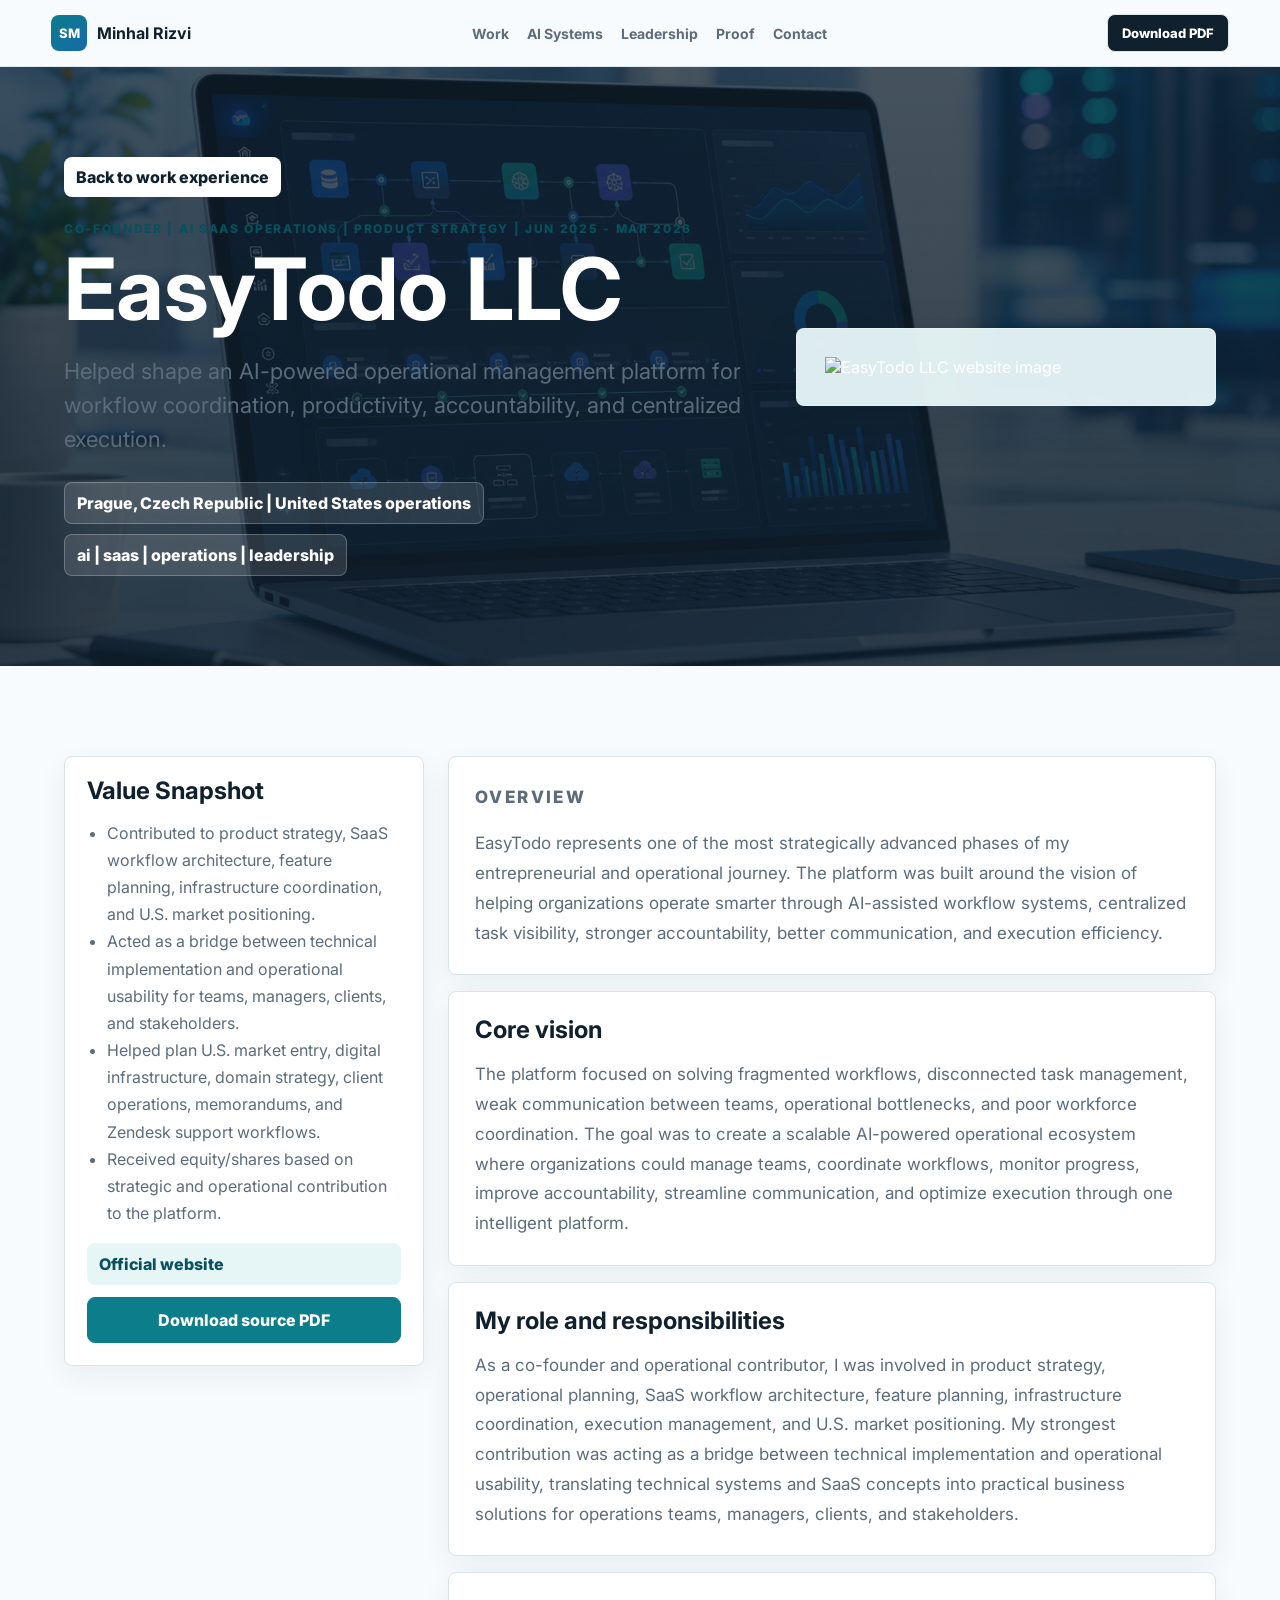
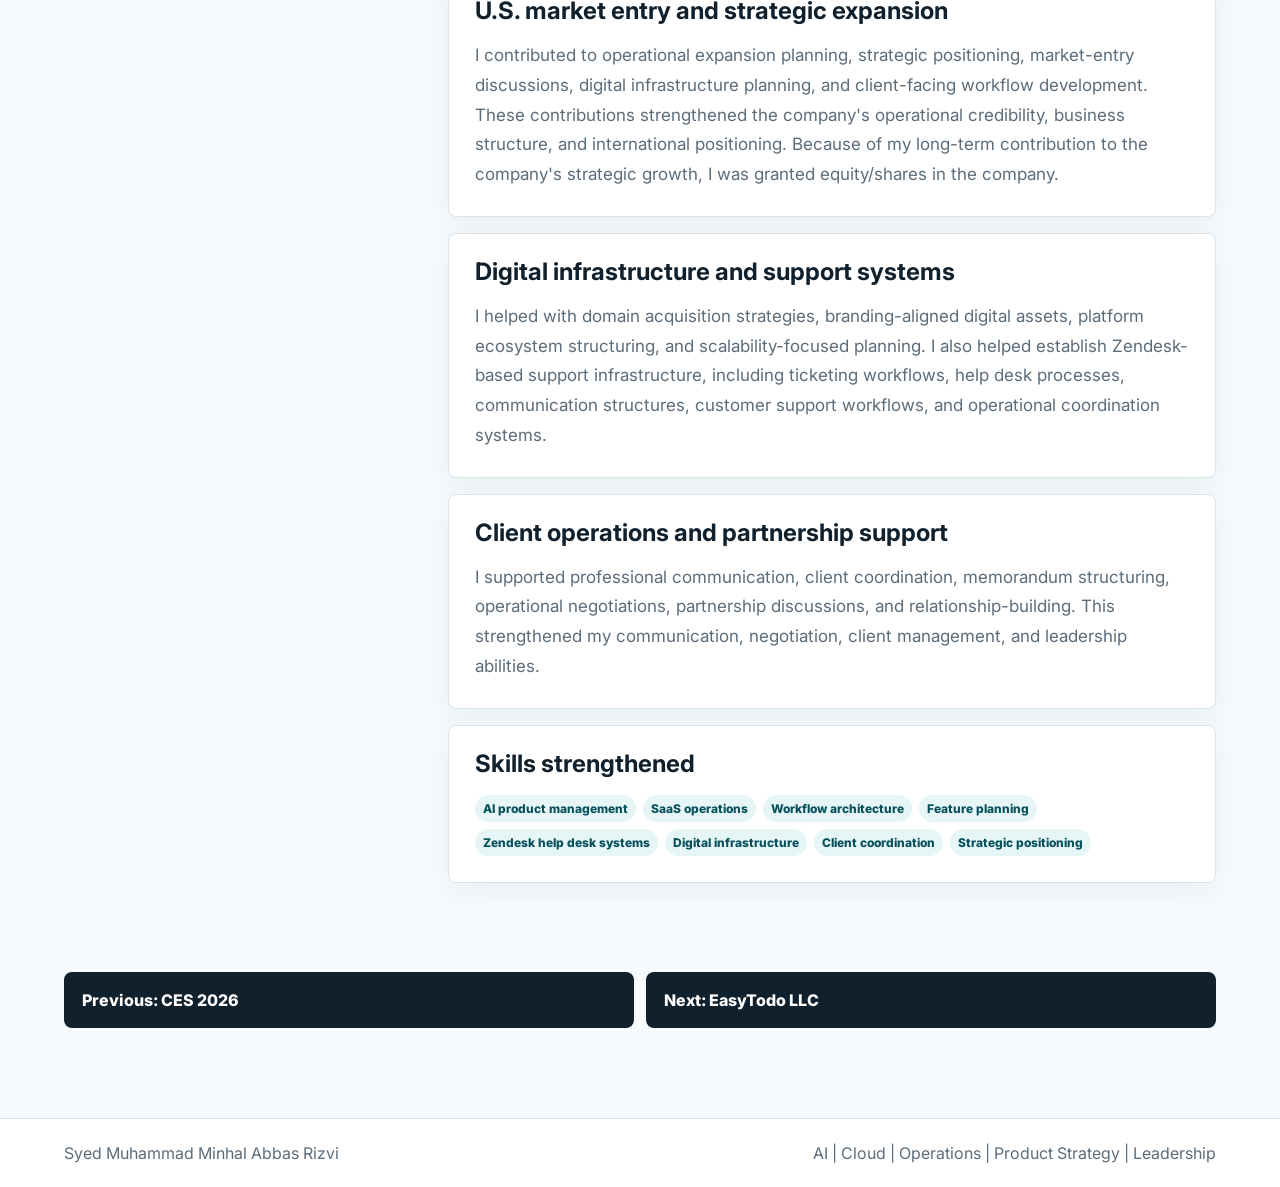
==== experience.html @ 58030594 "Add files via upload" ====
<!doctype html>
<html lang="en">
  <head>
    <meta charset="utf-8" />
    <meta name="viewport" content="width=device-width, initial-scale=1" />
    <meta
      name="description"
      content="Detailed portfolio experience page for Syed Muhammad Minhal Abbas Rizvi."
    />
    <title>Experience Detail | Syed Muhammad Minhal Abbas Rizvi</title>
    <link rel="preconnect" href="https://fonts.googleapis.com" />
    <link rel="preconnect" href="https://fonts.gstatic.com" crossorigin />
    <link
      href="https://fonts.googleapis.com/css2?family=Inter:wght@400;500;600;700;800&display=swap"
      rel="stylesheet"
    />
    <link rel="stylesheet" href="./styles.css" />
  </head>
  <body>
    <header class="site-header">
      <a class="brand" href="./index.html#top" aria-label="Go to home">
        <span>SM</span>
        <strong>Minhal Rizvi</strong>
      </a>
      <nav class="nav" aria-label="Main navigation">
        <a href="./index.html#work">Work</a>
        <a href="./index.html#ai">AI Systems</a>
        <a href="./index.html#leadership">Leadership</a>
        <a href="./index.html#proof">Proof</a>
        <a href="./index.html#contact">Contact</a>
      </nav>
      <a class="header-cta" href="./assets/Syed-Minhal-Abbas-Rizvi-Portfolio.pdf" download>Download PDF</a>
    </header>

    <main id="experienceDetail"></main>

    <footer>
      <p>Syed Muhammad Minhal Abbas Rizvi</p>
      <p>AI | Cloud | Operations | Product Strategy | Leadership</p>
    </footer>

    <script src="./experiences.js"></script>
    <script src="./experience.js"></script>
  </body>
</html>
---- styles.css ----
:root {
  color-scheme: light;
  --ink: #10202d;
  --muted: #5c6c7a;
  --line: #d9e4ea;
  --paper: #f7fbfd;
  --card: #ffffff;
  --teal: #0b7d8b;
  --teal-dark: #07515c;
  --blue: #1769aa;
  --green: #2f8f6b;
  --shadow: 0 18px 50px rgba(16, 32, 45, 0.12);
}

* {
  box-sizing: border-box;
}

html {
  scroll-behavior: smooth;
}

body {
  margin: 0;
  font-family: Inter, system-ui, -apple-system, BlinkMacSystemFont, "Segoe UI", sans-serif;
  color: var(--ink);
  background: var(--paper);
}

a {
  color: inherit;
}

button,
a {
  -webkit-tap-highlight-color: transparent;
}

.site-header {
  position: sticky;
  top: 0;
  z-index: 20;
  display: flex;
  align-items: center;
  justify-content: space-between;
  gap: 18px;
  padding: 14px clamp(18px, 4vw, 54px);
  background: rgba(247, 251, 253, 0.9);
  border-bottom: 1px solid rgba(217, 228, 234, 0.8);
  backdrop-filter: blur(14px);
}

.brand {
  display: inline-flex;
  align-items: center;
  gap: 10px;
  text-decoration: none;
  white-space: nowrap;
}

.brand span {
  display: grid;
  width: 36px;
  height: 36px;
  place-items: center;
  color: white;
  font-size: 13px;
  font-weight: 800;
  background: linear-gradient(135deg, var(--teal), var(--blue));
  border-radius: 8px;
}

.nav {
  display: flex;
  align-items: center;
  gap: 18px;
  color: var(--muted);
  font-size: 14px;
  font-weight: 700;
}

.nav a,
.header-cta,
.hero-actions a,
.contact-panel a {
  text-decoration: none;
}

.header-cta,
.primary,
.secondary,
.filter,
.contact-panel button {
  border: 1px solid var(--line);
  border-radius: 8px;
  font-weight: 800;
  cursor: pointer;
}

.header-cta {
  padding: 10px 14px;
  color: white;
  background: var(--ink);
  font-size: 13px;
}

.hero {
  display: grid;
  grid-template-columns: minmax(0, 1fr) minmax(320px, 0.9fr);
  gap: clamp(26px, 5vw, 64px);
  align-items: center;
  min-height: calc(100vh - 66px);
  padding: clamp(34px, 6vw, 78px) clamp(18px, 5vw, 70px);
  background:
    radial-gradient(circle at 10% 10%, rgba(11, 125, 139, 0.14), transparent 28%),
    linear-gradient(180deg, #ffffff, #eef7fb);
}

.eyebrow {
  margin: 0 0 12px;
  color: var(--teal-dark);
  font-size: 12px;
  font-weight: 800;
  letter-spacing: 0.14em;
  text-transform: uppercase;
}

h1,
h2,
h3,
p {
  overflow-wrap: anywhere;
}

h1 {
  max-width: 920px;
  margin: 0;
  font-size: clamp(42px, 7vw, 86px);
  line-height: 0.96;
  letter-spacing: 0;
}

h2 {
  margin: 0;
  font-size: clamp(30px, 4vw, 52px);
  line-height: 1.04;
  letter-spacing: 0;
}

h3 {
  margin: 0;
  font-size: 20px;
  letter-spacing: 0;
}

.hero-text {
  max-width: 720px;
  margin: 24px 0 0;
  color: var(--muted);
  font-size: clamp(17px, 2vw, 22px);
  line-height: 1.55;
}

.hero-actions {
  display: flex;
  flex-wrap: wrap;
  gap: 12px;
  margin-top: 28px;
}

.primary,
.secondary {
  display: inline-flex;
  align-items: center;
  justify-content: center;
  min-height: 46px;
  padding: 12px 18px;
}

.primary {
  color: white;
  background: var(--teal);
  border-color: var(--teal);
}

.secondary {
  color: var(--ink);
  background: white;
}

.quick-stats {
  display: grid;
  grid-template-columns: repeat(4, minmax(0, 1fr));
  gap: 12px;
  margin: 34px 0 0;
}

.quick-stats div,
.proof-grid article,
.academic-grid article,
.community-grid article,
.capability-grid article,
.timeline article,
.case-card {
  background: var(--card);
  border: 1px solid var(--line);
  border-radius: 8px;
  box-shadow: 0 10px 30px rgba(16, 32, 45, 0.06);
}

.quick-stats div {
  padding: 16px;
}

.quick-stats dt {
  font-size: 24px;
  font-weight: 900;
}

.quick-stats dd {
  margin: 4px 0 0;
  color: var(--muted);
  font-size: 13px;
  line-height: 1.35;
}

.hero-media {
  position: relative;
}

.hero-media img {
  display: block;
  width: 100%;
  aspect-ratio: 16 / 11;
  object-fit: cover;
  border: 1px solid rgba(255, 255, 255, 0.75);
  border-radius: 8px;
  box-shadow: var(--shadow);
}

.hero-media .hero-portrait {
  aspect-ratio: 4 / 3;
  object-position: 50% 18%;
}

.media-note {
  position: absolute;
  right: 18px;
  bottom: 18px;
  max-width: 290px;
  padding: 16px;
  color: white;
  background: rgba(16, 32, 45, 0.86);
  border-radius: 8px;
  backdrop-filter: blur(8px);
}

.media-note span,
.case-card .meta,
.timeline span,
.capability-grid span {
  display: block;
  margin-bottom: 7px;
  color: var(--teal);
  font-size: 12px;
  font-weight: 900;
  letter-spacing: 0.1em;
  text-transform: uppercase;
}

.media-note span {
  color: #93e4e9;
}

.section {
  padding: clamp(52px, 7vw, 92px) clamp(18px, 5vw, 70px);
}

.intro {
  display: grid;
  grid-template-columns: 0.82fr 1fr;
  gap: 36px;
  align-items: start;
  background: white;
}

.intro-profile p,
.section-heading p,
.contact p,
.proof-grid p,
.academic-grid p,
.community-grid p,
.capability-grid p,
.timeline p,
.case-card p {
  color: var(--muted);
  line-height: 1.7;
}

.intro-profile {
  max-width: 680px;
}

.intro-profile p {
  margin: 0;
  font-size: 18px;
}

.section-heading {
  max-width: 830px;
  margin-bottom: 26px;
}

.section-heading p {
  margin: 14px 0 0;
  font-size: 17px;
}

.conferences .section-heading {
  max-width: 760px;
  margin-bottom: 22px;
}

.conferences .section-heading h2 {
  max-width: 720px;
  font-size: clamp(34px, 4vw, 56px);
  line-height: 1.02;
}

.filters {
  display: flex;
  flex-wrap: wrap;
  gap: 10px;
  margin-bottom: 24px;
}

.filter {
  padding: 10px 14px;
  color: var(--muted);
  background: white;
}

.filter.active {
  color: white;
  background: var(--teal-dark);
  border-color: var(--teal-dark);
}

.case-grid,
.proof-grid,
.academic-grid,
.community-grid,
.conference-grid,
.capability-grid {
  display: grid;
  grid-template-columns: repeat(3, minmax(0, 1fr));
  align-items: stretch;
  gap: 18px;
}

.case-card {
  display: grid;
  grid-template-rows: auto auto auto 1fr auto auto;
  row-gap: 14px;
  min-height: 420px;
  padding: 22px;
  overflow: hidden;
}

.case-card p {
  align-self: start;
  margin: 0;
}

.case-visual {
  display: grid;
  width: 72px;
  height: 72px;
  place-items: center;
  margin: 0;
  background: linear-gradient(135deg, #eef8f9, #f8fcfd);
  border: 1px solid var(--line);
  border-radius: 8px;
  overflow: hidden;
}

.case-card .meta {
  align-self: start;
  min-height: 0;
  margin-bottom: 0;
  padding-top: 0;
  line-height: 1.25;
}

.case-card h3 {
  align-self: start;
  min-height: 0;
  margin-top: 8px;
}

.case-visual span {
  display: grid;
  width: 100%;
  height: 100%;
  place-items: center;
  color: white;
  background: linear-gradient(135deg, var(--teal), var(--blue));
  font-size: 22px;
  font-weight: 900;
}

.case-image {
  display: block;
  width: 82%;
  height: 82%;
  object-fit: contain;
}

.case-image[src*="easytodo"],
.case-image[src*="yammtech"],
.case-image[src*="Untitled-1"] {
  width: 82%;
  height: 82%;
  object-fit: contain;
  padding: 0;
}

.tags {
  display: flex;
  flex-wrap: wrap;
  align-content: start;
  min-height: 30px;
  gap: 7px;
  margin-top: 4px;
}

.tags span {
  padding: 6px 8px;
  color: var(--teal-dark);
  background: #e6f5f6;
  border-radius: 999px;
  font-size: 12px;
  font-weight: 800;
}

.case-actions {
  display: flex;
  flex-wrap: wrap;
  align-self: start;
  gap: 10px;
  margin-top: 2px;
}

.case-link {
  display: inline-flex;
  width: fit-content;
  align-items: center;
  justify-content: center;
  padding: 10px 12px;
  color: white;
  background: var(--ink);
  border: 0;
  border-radius: 8px;
  font-weight: 800;
  text-decoration: none;
  cursor: pointer;
}

.secondary-link {
  color: var(--ink);
  background: #e6f5f6;
}

.ai-section {
  color: white;
  background: linear-gradient(135deg, #10202d, #0a4e59);
}

.ai-section .eyebrow,
.ai-section .section-heading p,
.ai-section p {
  color: #c4e9ed;
}

.capability-grid article {
  padding: 24px;
  background: rgba(255, 255, 255, 0.08);
  border-color: rgba(255, 255, 255, 0.16);
  box-shadow: none;
}

.capability-grid span {
  color: #8adbe2;
}

.leadership {
  background: white;
}

.timeline {
  display: grid;
  gap: 16px;
}

.timeline article {
  display: grid;
  grid-template-columns: 220px 0.7fr 1fr;
  gap: 18px;
  align-items: start;
  padding: 22px;
}

.timeline p {
  margin: 0;
}

.proof-grid article {
  padding: 22px;
}

.academic-grid article,
.community-grid article {
  padding: 22px;
  overflow: hidden;
}

.conference-grid article {
  display: grid;
  grid-template-rows: auto auto auto 1fr auto;
  row-gap: 14px;
  min-height: 395px;
  padding: 22px;
  overflow: hidden;
}

.conference-grid .case-visual {
  width: 82px;
  height: 82px;
  margin: 0;
  background: linear-gradient(135deg, #eef8f9, #f8fcfd);
  border: 1px solid var(--line);
  border-radius: 8px;
}

.conference-grid .case-image {
  width: 82%;
  height: 82%;
  object-fit: contain;
}

.conference-grid span {
  display: block;
  margin-bottom: 0;
  color: var(--teal);
  font-size: 12px;
  font-weight: 900;
  letter-spacing: 0.1em;
  line-height: 1.25;
  text-transform: uppercase;
}

.conference-grid .case-visual span {
  display: grid;
  width: 100%;
  height: 100%;
  place-items: center;
  margin: 0;
  color: white;
  background: linear-gradient(135deg, var(--teal), var(--blue));
  border-radius: 8px;
  font-size: 24px;
  letter-spacing: 0;
  text-transform: none;
}

.conference-grid h3 {
  margin-top: 2px;
}

.conference-grid p {
  margin: 0;
  color: var(--muted);
  line-height: 1.7;
}

.conference-grid .case-actions {
  margin-top: 0;
}

.community-grid .case-image,
.community-grid .case-visual {
  width: calc(100% + 44px);
}

.community-grid .case-visual {
  height: 170px;
  margin: -22px -22px 20px;
  background: #e6f5f6;
  border: 0;
  border-bottom: 1px solid var(--line);
  border-radius: 8px 8px 0 0;
}

.community-grid .case-image {
  height: 100%;
  object-fit: cover;
}

.academic-grid span,
.community-grid span {
  display: block;
  margin-bottom: 7px;
  color: var(--teal);
  font-size: 12px;
  font-weight: 900;
  letter-spacing: 0.1em;
  text-transform: uppercase;
}

.community-grid .case-visual span {
  display: grid;
  width: 72px;
  height: 72px;
  place-items: center;
  margin: 0;
  color: white;
  background: linear-gradient(135deg, var(--teal), var(--blue));
  border-radius: 8px;
  font-size: 24px;
  font-weight: 900;
  letter-spacing: 0;
  text-transform: none;
}

.proof-grid p,
.academic-grid p,
.community-grid p {
  margin-bottom: 0;
}

.section-link {
  display: inline-flex;
  margin-top: 20px;
  padding: 12px 14px;
  color: white;
  background: var(--ink);
  border-radius: 8px;
  font-weight: 800;
  text-decoration: none;
}

.contact {
  display: grid;
  grid-template-columns: minmax(0, 1fr) 360px;
  gap: 28px;
  align-items: start;
  color: white;
  background: var(--ink);
}

.contact .eyebrow,
.contact p {
  color: #c4e9ed;
}

.contact-panel {
  display: grid;
  gap: 12px;
  padding: 22px;
  color: var(--ink);
  background: white;
  border-radius: 8px;
}

.contact-panel a,
.contact-panel span,
.contact-panel button {
  padding: 12px;
  background: #f1f7fa;
  border-radius: 8px;
}

.contact-panel button {
  color: white;
  background: var(--teal);
  border: 0;
  font: inherit;
}

#copyStatus {
  min-height: 20px;
  margin: 0;
  color: var(--green);
  font-size: 13px;
  font-weight: 800;
}

footer {
  display: flex;
  flex-wrap: wrap;
  justify-content: space-between;
  gap: 12px;
  padding: 24px clamp(18px, 5vw, 70px);
  color: var(--muted);
  background: #ffffff;
  border-top: 1px solid var(--line);
}

footer p {
  margin: 0;
}

.detail-hero {
  display: grid;
  grid-template-columns: minmax(0, 1fr) minmax(280px, 420px);
  gap: clamp(22px, 5vw, 54px);
  align-items: center;
  padding: clamp(44px, 7vw, 92px) clamp(18px, 5vw, 70px);
  color: white;
  background:
    linear-gradient(rgba(16, 32, 45, 0.76), rgba(16, 32, 45, 0.86)),
    url("./assets/ai-operations-hero.png") center / cover;
}

.detail-hero h1 {
  max-width: 1100px;
}

.detail-hero-image {
  width: 100%;
  max-height: 360px;
  object-fit: cover;
  background: white;
  border: 1px solid rgba(255, 255, 255, 0.24);
  border-radius: 8px;
  box-shadow: var(--shadow);
}

.detail-hero-image[src*="easytodo"],
.detail-hero-image[src*="yammtech"],
.detail-hero-image[src*="Untitled-1"] {
  max-height: 190px;
  object-fit: contain;
  padding: 28px;
  background: rgba(230, 245, 246, 0.96);
}

.back-link {
  display: inline-flex;
  margin-bottom: 24px;
  padding: 10px 12px;
  color: var(--ink);
  background: white;
  border-radius: 8px;
  font-weight: 800;
  text-decoration: none;
}

.detail-meta {
  display: flex;
  flex-wrap: wrap;
  gap: 10px;
  margin-top: 26px;
}

.detail-meta span {
  padding: 10px 12px;
  color: white;
  background: rgba(255, 255, 255, 0.12);
  border: 1px solid rgba(255, 255, 255, 0.24);
  border-radius: 8px;
  font-weight: 800;
}

.detail-layout {
  display: grid;
  grid-template-columns: 360px minmax(0, 1fr);
  gap: 24px;
  align-items: start;
}

.detail-sidebar,
.detail-card {
  background: white;
  border: 1px solid var(--line);
  border-radius: 8px;
  box-shadow: 0 10px 30px rgba(16, 32, 45, 0.06);
}

.detail-sidebar {
  position: sticky;
  top: 82px;
  padding: 22px;
}

.detail-sidebar h2,
.detail-card h2 {
  margin: 0;
  font-size: 24px;
}

.detail-sidebar ul {
  padding-left: 20px;
  color: var(--muted);
  line-height: 1.7;
}

.external-links {
  display: grid;
  gap: 10px;
  margin-top: 16px;
}

.external-links a {
  padding: 11px 12px;
  color: var(--teal-dark);
  background: #e6f5f6;
  border-radius: 8px;
  font-weight: 800;
  text-decoration: none;
}

.detail-download {
  width: 100%;
  margin-top: 12px;
  text-decoration: none;
}

.detail-content {
  display: grid;
  gap: 16px;
}

.detail-card {
  padding: 26px;
}

.detail-card p {
  margin-bottom: 0;
  color: var(--muted);
  font-size: 17px;
  line-height: 1.75;
}

.detail-tags {
  margin-top: 18px;
}

.detail-nav {
  display: flex;
  justify-content: space-between;
  gap: 12px;
  padding-top: 0;
}

.detail-nav a {
  flex: 1;
  padding: 18px;
  color: white;
  background: var(--ink);
  border-radius: 8px;
  font-weight: 800;
  text-decoration: none;
}

@media (max-width: 1020px) {
  .hero,
  .intro,
  .contact,
  .detail-hero,
  .detail-layout {
    grid-template-columns: 1fr;
  }

  .detail-sidebar {
    position: static;
  }

  .case-grid,
  .proof-grid,
  .academic-grid,
  .community-grid,
  .conference-grid,
  .capability-grid {
    grid-template-columns: repeat(2, minmax(0, 1fr));
  }

  .timeline article {
    grid-template-columns: 1fr;
  }
}

@media (max-width: 760px) {
  .site-header {
    align-items: flex-start;
    flex-direction: column;
  }

  .nav {
    width: 100%;
    overflow-x: auto;
    padding-bottom: 3px;
  }

  .header-cta {
    display: none;
  }

  .hero {
    min-height: auto;
  }

  .quick-stats,
  .case-grid,
  .proof-grid,
  .academic-grid,
  .community-grid,
  .conference-grid,
  .capability-grid,
  .intro-profile {
    grid-template-columns: 1fr;
  }

  .intro-profile img {
    max-width: 280px;
  }

  .media-note {
    position: static;
    max-width: none;
    margin-top: 12px;
  }

  .detail-nav {
    flex-direction: column;
  }
}
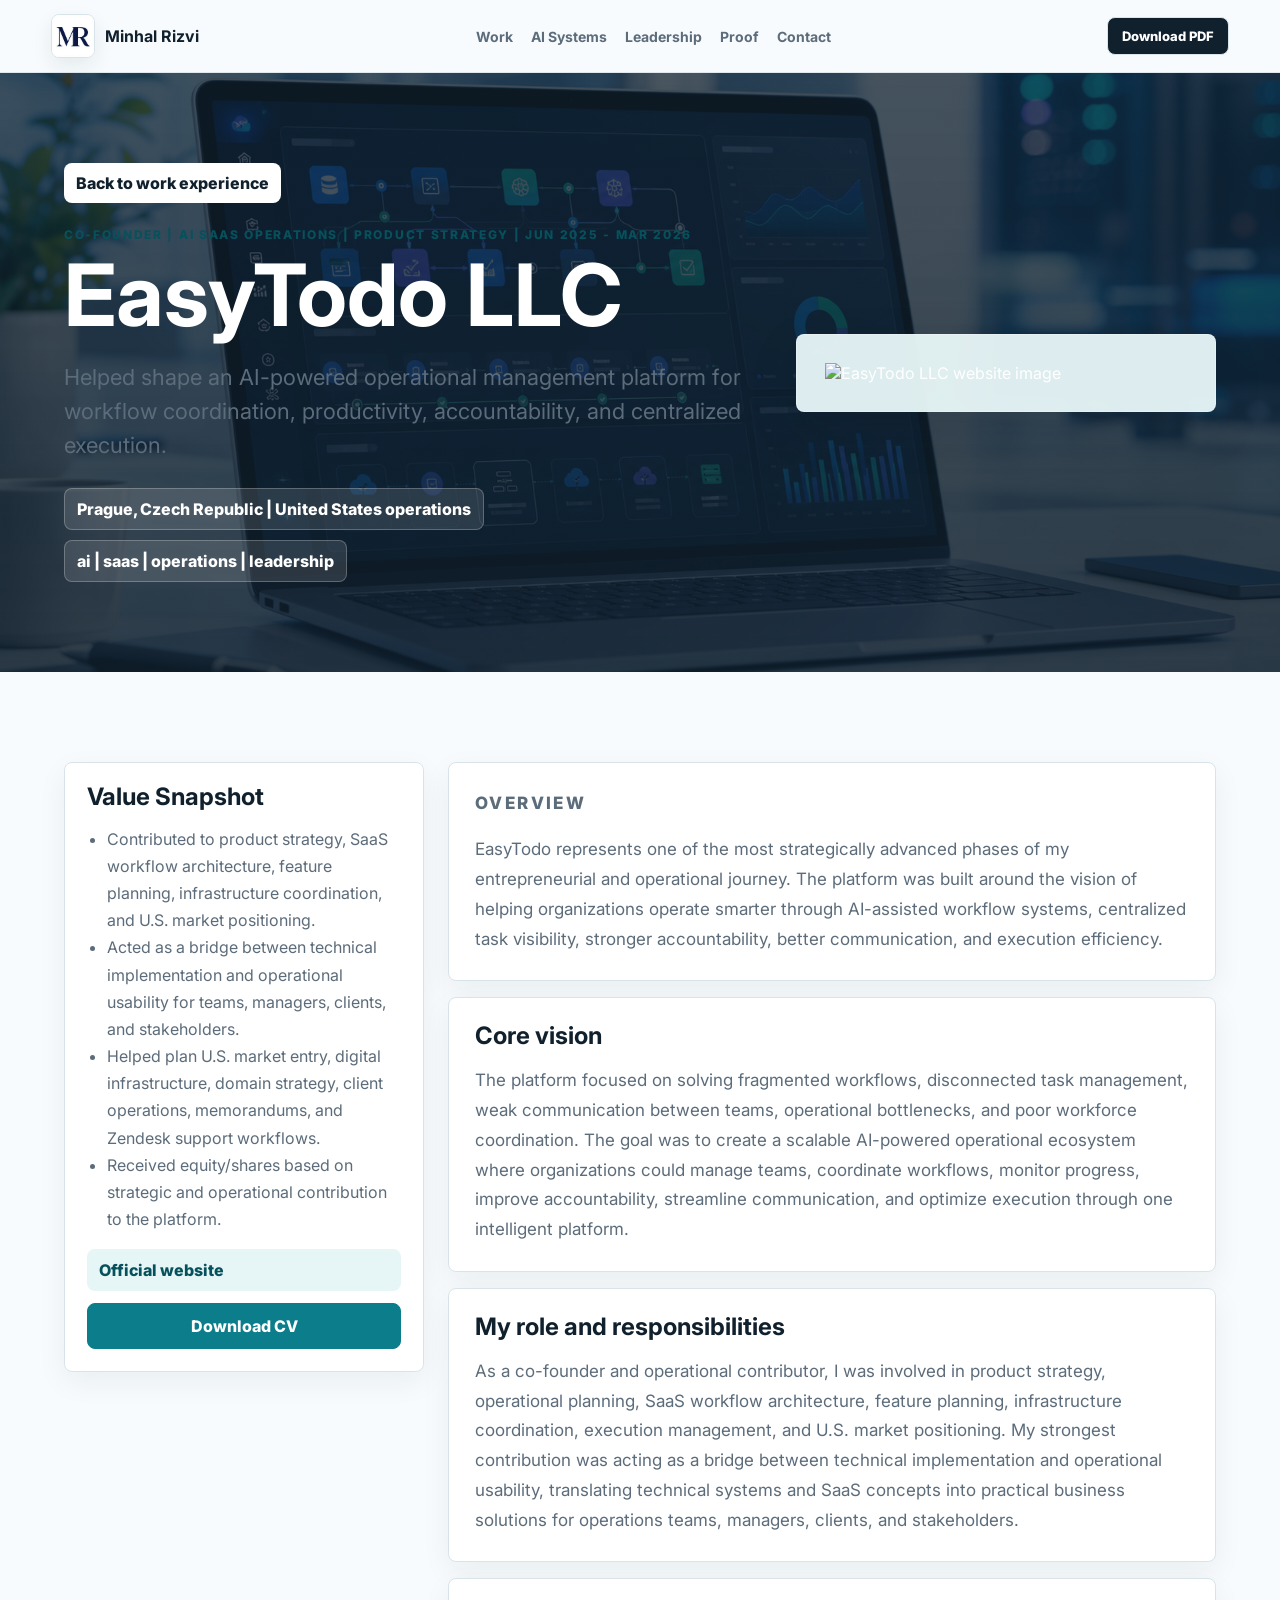
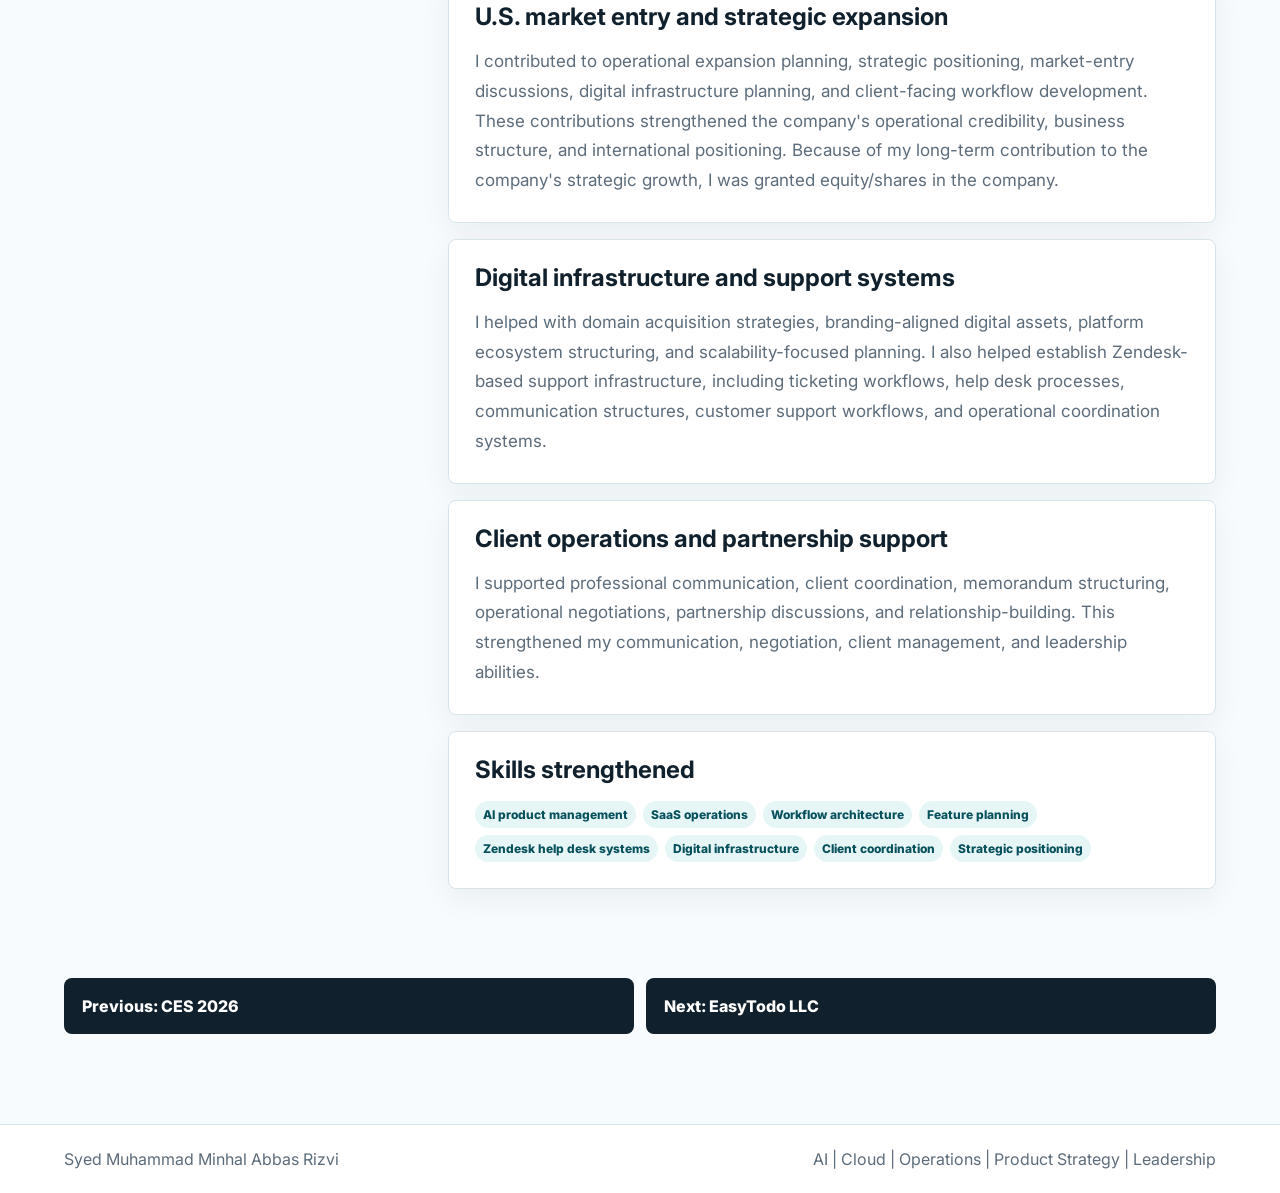
==== commit 99428990: "Add files via upload" ====
--- a/experience.html
+++ b/experience.html
@@ -19,7 +19,7 @@
   <body>
     <header class="site-header">
       <a class="brand" href="./index.html#top" aria-label="Go to home">
-        <span>SM</span>
+        <img src="./assets/mr-logo.png" alt="MR logo" />
         <strong>Minhal Rizvi</strong>
       </a>
       <nav class="nav" aria-label="Main navigation">
--- a/styles.css
+++ b/styles.css
@@ -10,6 +10,7 @@
   --blue: #1769aa;
   --green: #2f8f6b;
   --shadow: 0 18px 50px rgba(16, 32, 45, 0.12);
+  --shine: linear-gradient(115deg, transparent 0%, rgba(255, 255, 255, 0.55) 46%, transparent 58%);
 }
 
 * {
@@ -58,16 +59,15 @@
   white-space: nowrap;
 }
 
-.brand span {
-  display: grid;
-  width: 36px;
-  height: 36px;
-  place-items: center;
-  color: white;
-  font-size: 13px;
-  font-weight: 800;
-  background: linear-gradient(135deg, var(--teal), var(--blue));
-  border-radius: 8px;
+.brand img {
+  display: block;
+  width: 44px;
+  height: 44px;
+  object-fit: contain;
+  background: white;
+  border: 1px solid var(--line);
+  border-radius: 8px;
+  box-shadow: 0 8px 20px rgba(16, 32, 45, 0.08);
 }
 
 .nav {
@@ -102,6 +102,33 @@
   color: white;
   background: var(--ink);
   font-size: 13px;
+}
+
+.shiny-button {
+  position: relative;
+  isolation: isolate;
+  overflow: hidden;
+}
+
+.shiny-button::after {
+  content: "";
+  position: absolute;
+  inset: 0;
+  z-index: -1;
+  background: var(--shine);
+  transform: translateX(-140%);
+  animation: shine-sweep 4.2s ease-in-out infinite;
+}
+
+@keyframes shine-sweep {
+  0%,
+  55% {
+    transform: translateX(-140%);
+  }
+  75%,
+  100% {
+    transform: translateX(140%);
+  }
 }
 
 .hero {
@@ -202,10 +229,34 @@
 .capability-grid article,
 .timeline article,
 .case-card {
+  position: relative;
   background: var(--card);
   border: 1px solid var(--line);
   border-radius: 8px;
   box-shadow: 0 10px 30px rgba(16, 32, 45, 0.06);
+}
+
+.glow-card {
+  --mx: 50%;
+  --my: 50%;
+  isolation: isolate;
+}
+
+.glow-card::before {
+  content: "";
+  position: absolute;
+  inset: -1px;
+  z-index: -1;
+  border-radius: inherit;
+  background:
+    radial-gradient(260px circle at var(--mx) var(--my), rgba(11, 125, 139, 0.55), transparent 52%),
+    linear-gradient(135deg, rgba(11, 125, 139, 0.35), rgba(23, 105, 170, 0.2), rgba(47, 143, 107, 0.25));
+  opacity: 0;
+  transition: opacity 180ms ease;
+}
+
+.glow-card:hover::before {
+  opacity: 1;
 }
 
 .quick-stats div {
@@ -476,6 +527,71 @@
   background: linear-gradient(135deg, #10202d, #0a4e59);
 }
 
+.organizations {
+  position: relative;
+  overflow: hidden;
+  color: white;
+  background: linear-gradient(135deg, #071a24, #0b4d57);
+}
+
+.organizations .section-heading {
+  position: relative;
+  z-index: 2;
+}
+
+.organizations .eyebrow,
+.organizations .section-heading p {
+  color: #c4e9ed;
+}
+
+.sparkle-field {
+  position: absolute;
+  inset: 0;
+  pointer-events: none;
+  opacity: 0.5;
+  background-image:
+    radial-gradient(circle at 18% 28%, rgba(255, 255, 255, 0.85) 0 1px, transparent 2px),
+    radial-gradient(circle at 62% 18%, rgba(147, 228, 233, 0.85) 0 1px, transparent 2px),
+    radial-gradient(circle at 78% 68%, rgba(255, 255, 255, 0.75) 0 1px, transparent 2px),
+    radial-gradient(circle at 35% 76%, rgba(147, 228, 233, 0.8) 0 1px, transparent 2px);
+  background-size: 170px 170px, 220px 220px, 190px 190px, 260px 260px;
+  animation: sparkle-drift 12s linear infinite;
+}
+
+@keyframes sparkle-drift {
+  from {
+    background-position: 0 0, 0 0, 0 0, 0 0;
+  }
+  to {
+    background-position: 170px -170px, -220px 220px, 190px 190px, -260px -260px;
+  }
+}
+
+.client-grid {
+  position: relative;
+  z-index: 2;
+  display: grid;
+  grid-template-columns: repeat(4, minmax(0, 1fr));
+  gap: 12px;
+  max-width: 980px;
+}
+
+.client-grid a,
+.client-grid span {
+  display: grid;
+  min-height: 82px;
+  place-items: center;
+  padding: 16px;
+  color: white;
+  background: rgba(255, 255, 255, 0.08);
+  border: 1px solid rgba(255, 255, 255, 0.18);
+  border-radius: 8px;
+  font-weight: 900;
+  text-align: center;
+  text-decoration: none;
+  backdrop-filter: blur(8px);
+}
+
 .ai-section .eyebrow,
 .ai-section .section-heading p,
 .ai-section p {
@@ -881,6 +997,7 @@
   .academic-grid,
   .community-grid,
   .conference-grid,
+  .client-grid,
   .capability-grid {
     grid-template-columns: repeat(2, minmax(0, 1fr));
   }
@@ -916,6 +1033,7 @@
   .academic-grid,
   .community-grid,
   .conference-grid,
+  .client-grid,
   .capability-grid,
   .intro-profile {
     grid-template-columns: 1fr;
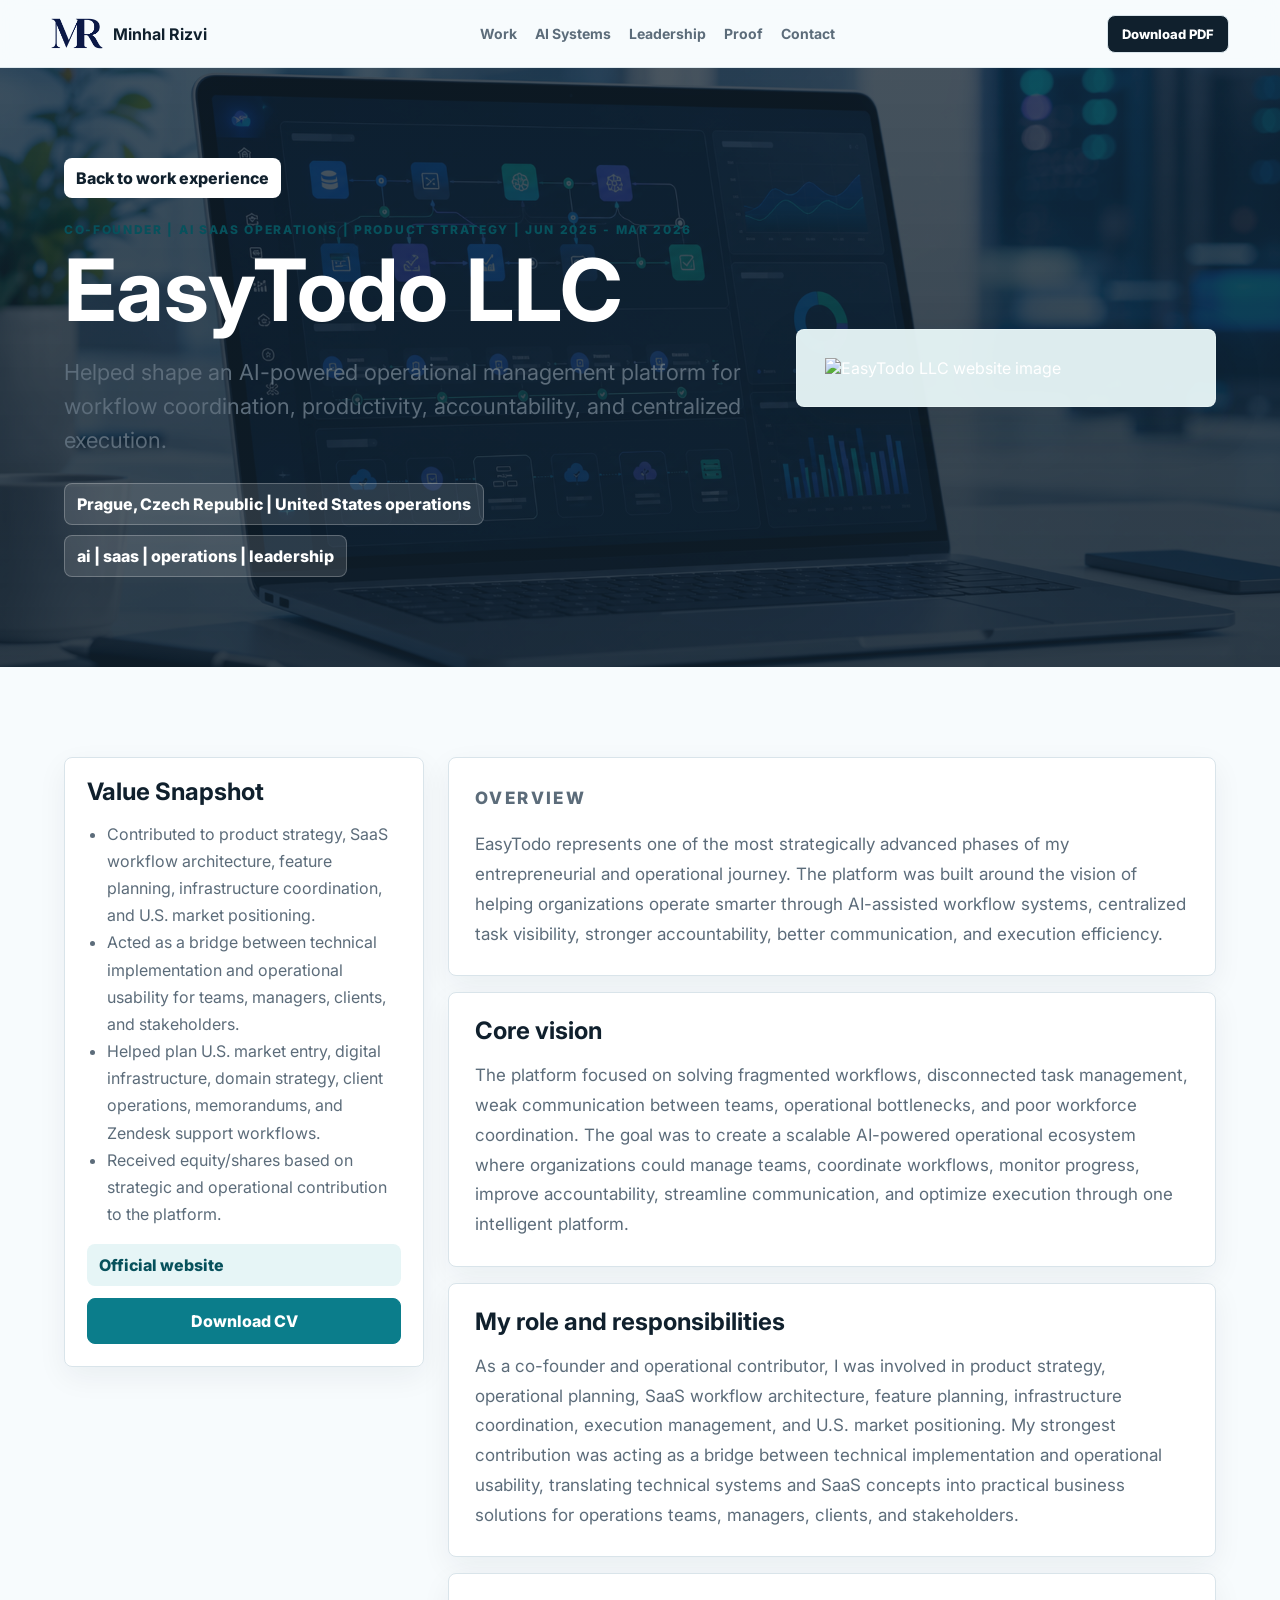
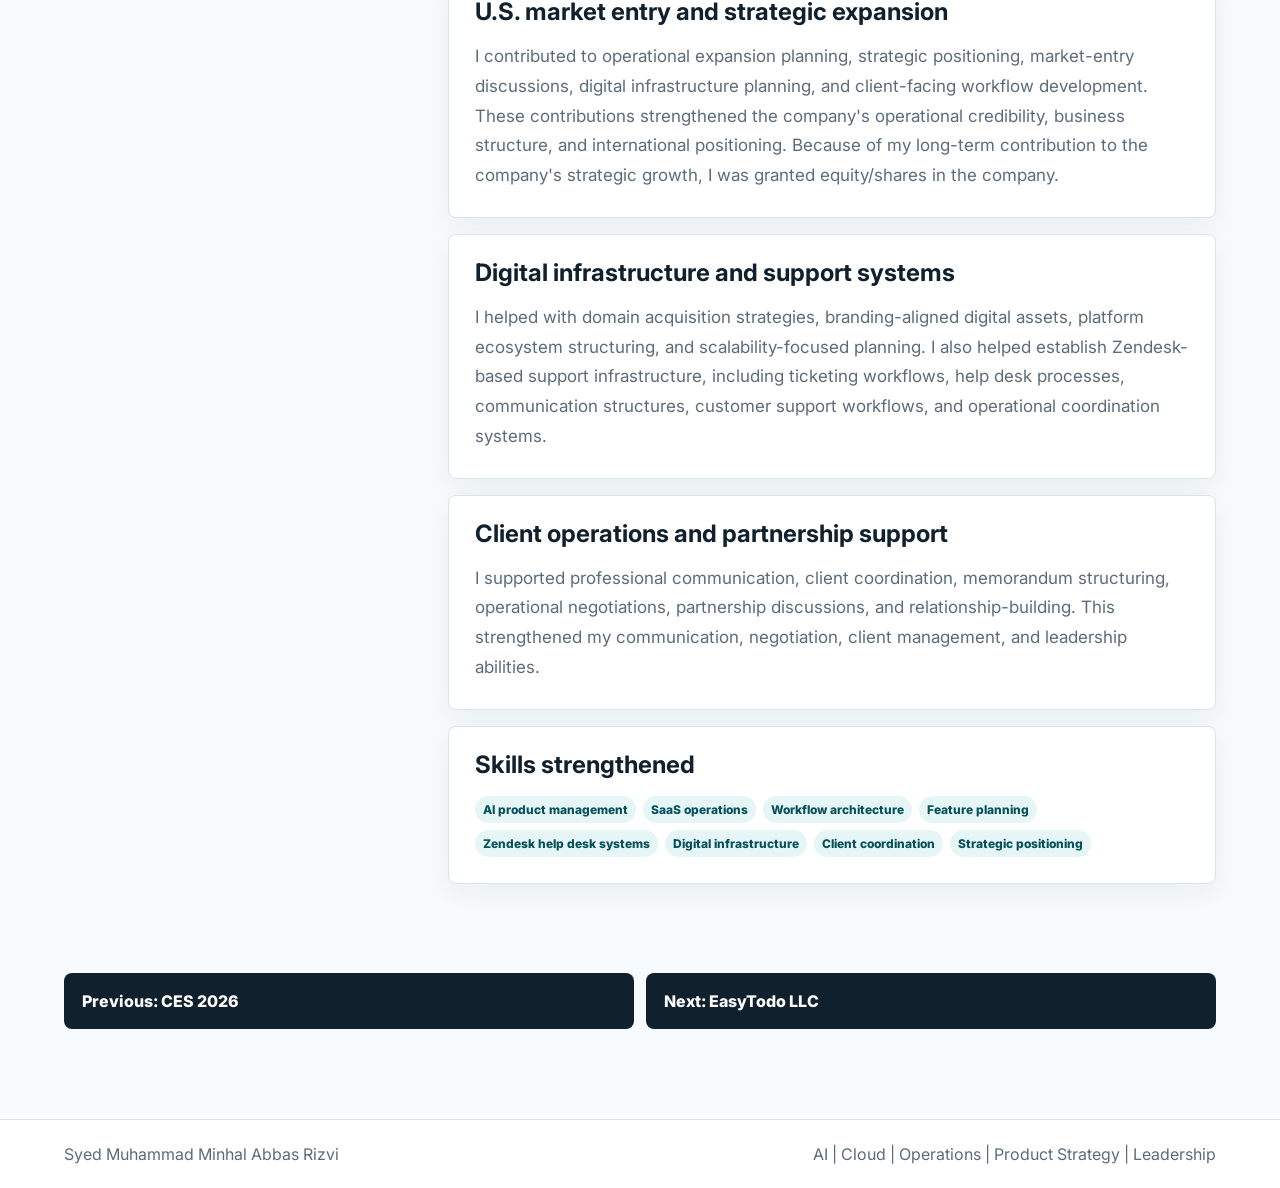
==== commit db034753: "Add files via upload" ====
--- a/experience.html
+++ b/experience.html
@@ -19,7 +19,7 @@
   <body>
     <header class="site-header">
       <a class="brand" href="./index.html#top" aria-label="Go to home">
-        <img src="./assets/mr-logo.png" alt="MR logo" />
+        <img src="./assets/mr-logo-cropped.png" alt="MR logo" />
         <strong>Minhal Rizvi</strong>
       </a>
       <nav class="nav" aria-label="Main navigation">
--- a/styles.css
+++ b/styles.css
@@ -45,6 +45,7 @@
   align-items: center;
   justify-content: space-between;
   gap: 18px;
+  min-height: 68px;
   padding: 14px clamp(18px, 4vw, 54px);
   background: rgba(247, 251, 253, 0.9);
   border-bottom: 1px solid rgba(217, 228, 234, 0.8);
@@ -55,19 +56,27 @@
   display: inline-flex;
   align-items: center;
   gap: 10px;
+  min-width: 0;
   text-decoration: none;
   white-space: nowrap;
 }
 
 .brand img {
   display: block;
-  width: 44px;
-  height: 44px;
+  width: 52px;
+  height: 36px;
+  flex: 0 0 auto;
   object-fit: contain;
-  background: white;
-  border: 1px solid var(--line);
-  border-radius: 8px;
-  box-shadow: 0 8px 20px rgba(16, 32, 45, 0.08);
+  background: transparent;
+  border: 0;
+  border-radius: 0;
+  box-shadow: none;
+}
+
+.brand strong {
+  display: block;
+  overflow: hidden;
+  text-overflow: ellipsis;
 }
 
 .nav {
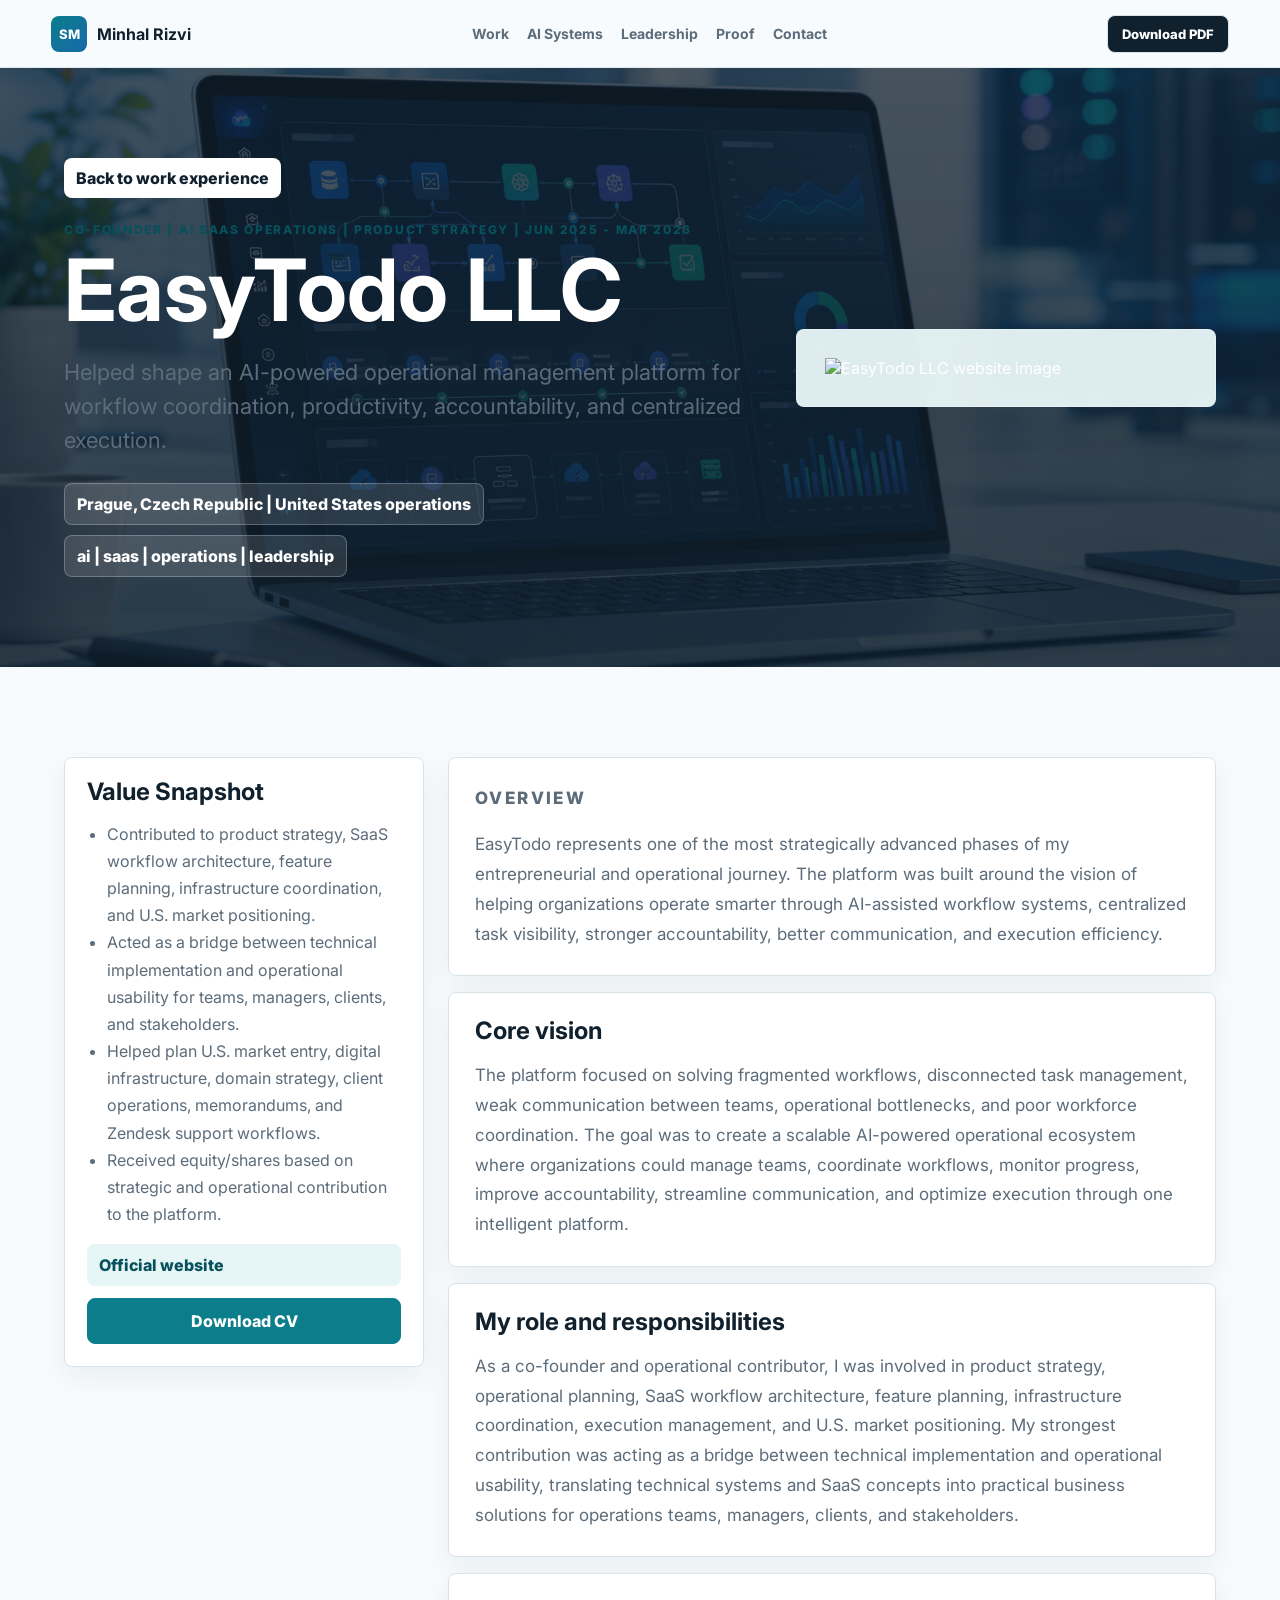
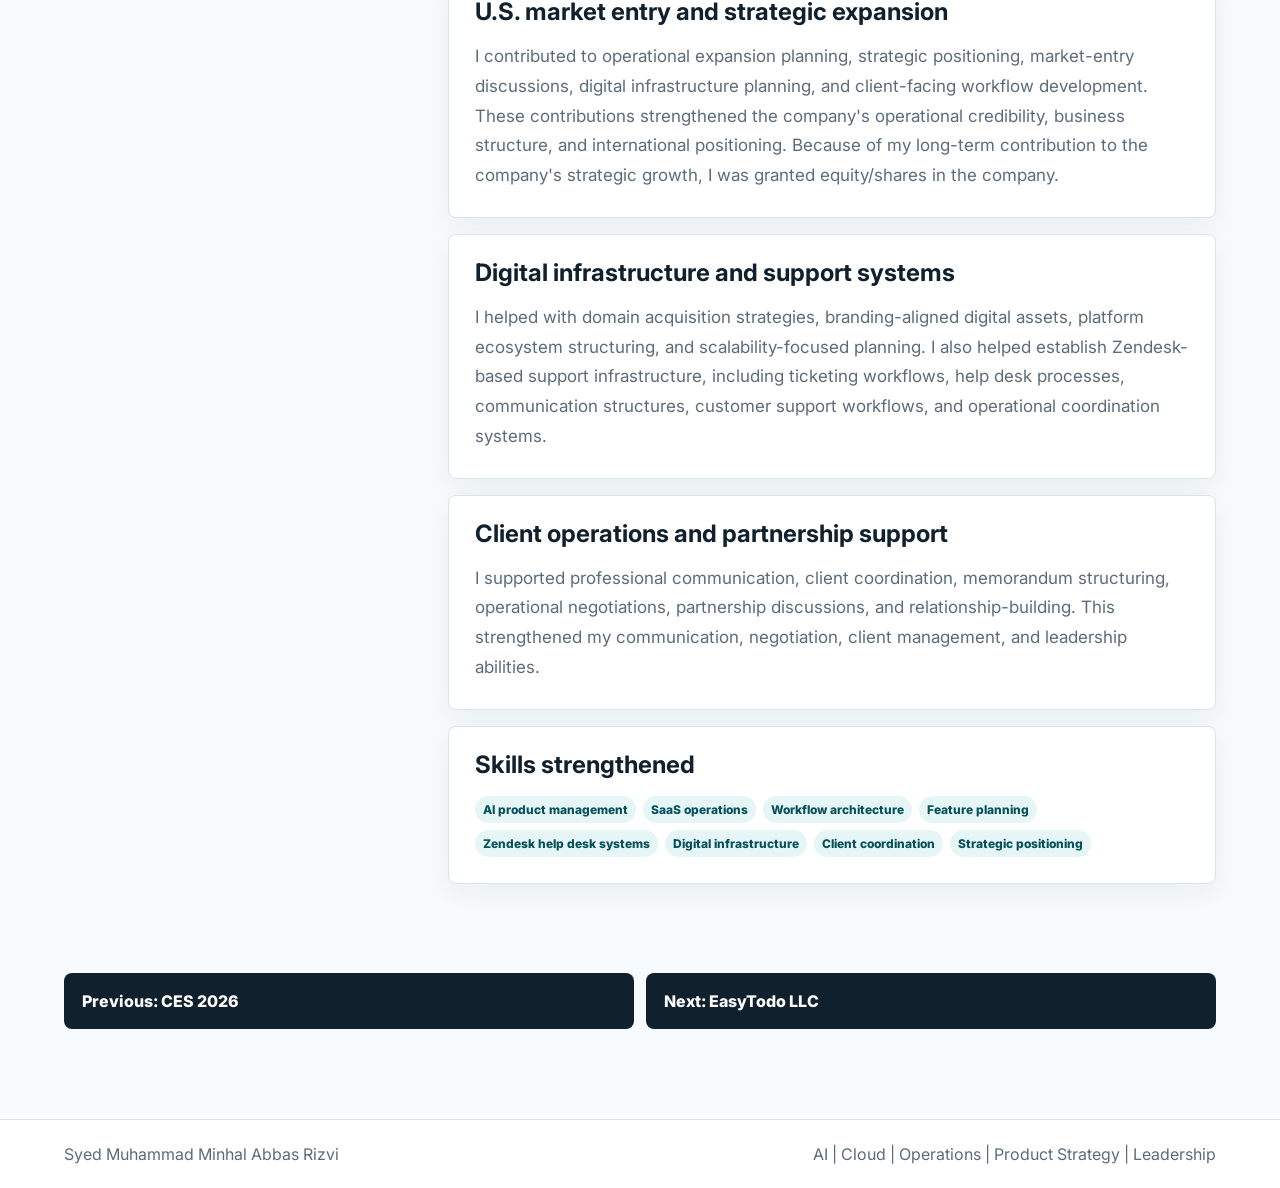
==== commit a3c8a005: "Add files via upload" ====
--- a/experience.html
+++ b/experience.html
@@ -19,7 +19,7 @@
   <body>
     <header class="site-header">
       <a class="brand" href="./index.html#top" aria-label="Go to home">
-        <img src="./assets/mr-logo-cropped.png" alt="MR logo" />
+        <span>SM</span>
         <strong>Minhal Rizvi</strong>
       </a>
       <nav class="nav" aria-label="Main navigation">
--- a/styles.css
+++ b/styles.css
@@ -61,16 +61,16 @@
   white-space: nowrap;
 }
 
-.brand img {
-  display: block;
-  width: 52px;
+.brand span {
+  display: grid;
+  width: 36px;
   height: 36px;
-  flex: 0 0 auto;
-  object-fit: contain;
-  background: transparent;
-  border: 0;
-  border-radius: 0;
-  box-shadow: none;
+  place-items: center;
+  color: white;
+  font-size: 13px;
+  font-weight: 800;
+  background: linear-gradient(135deg, var(--teal), var(--blue));
+  border-radius: 8px;
 }
 
 .brand strong {
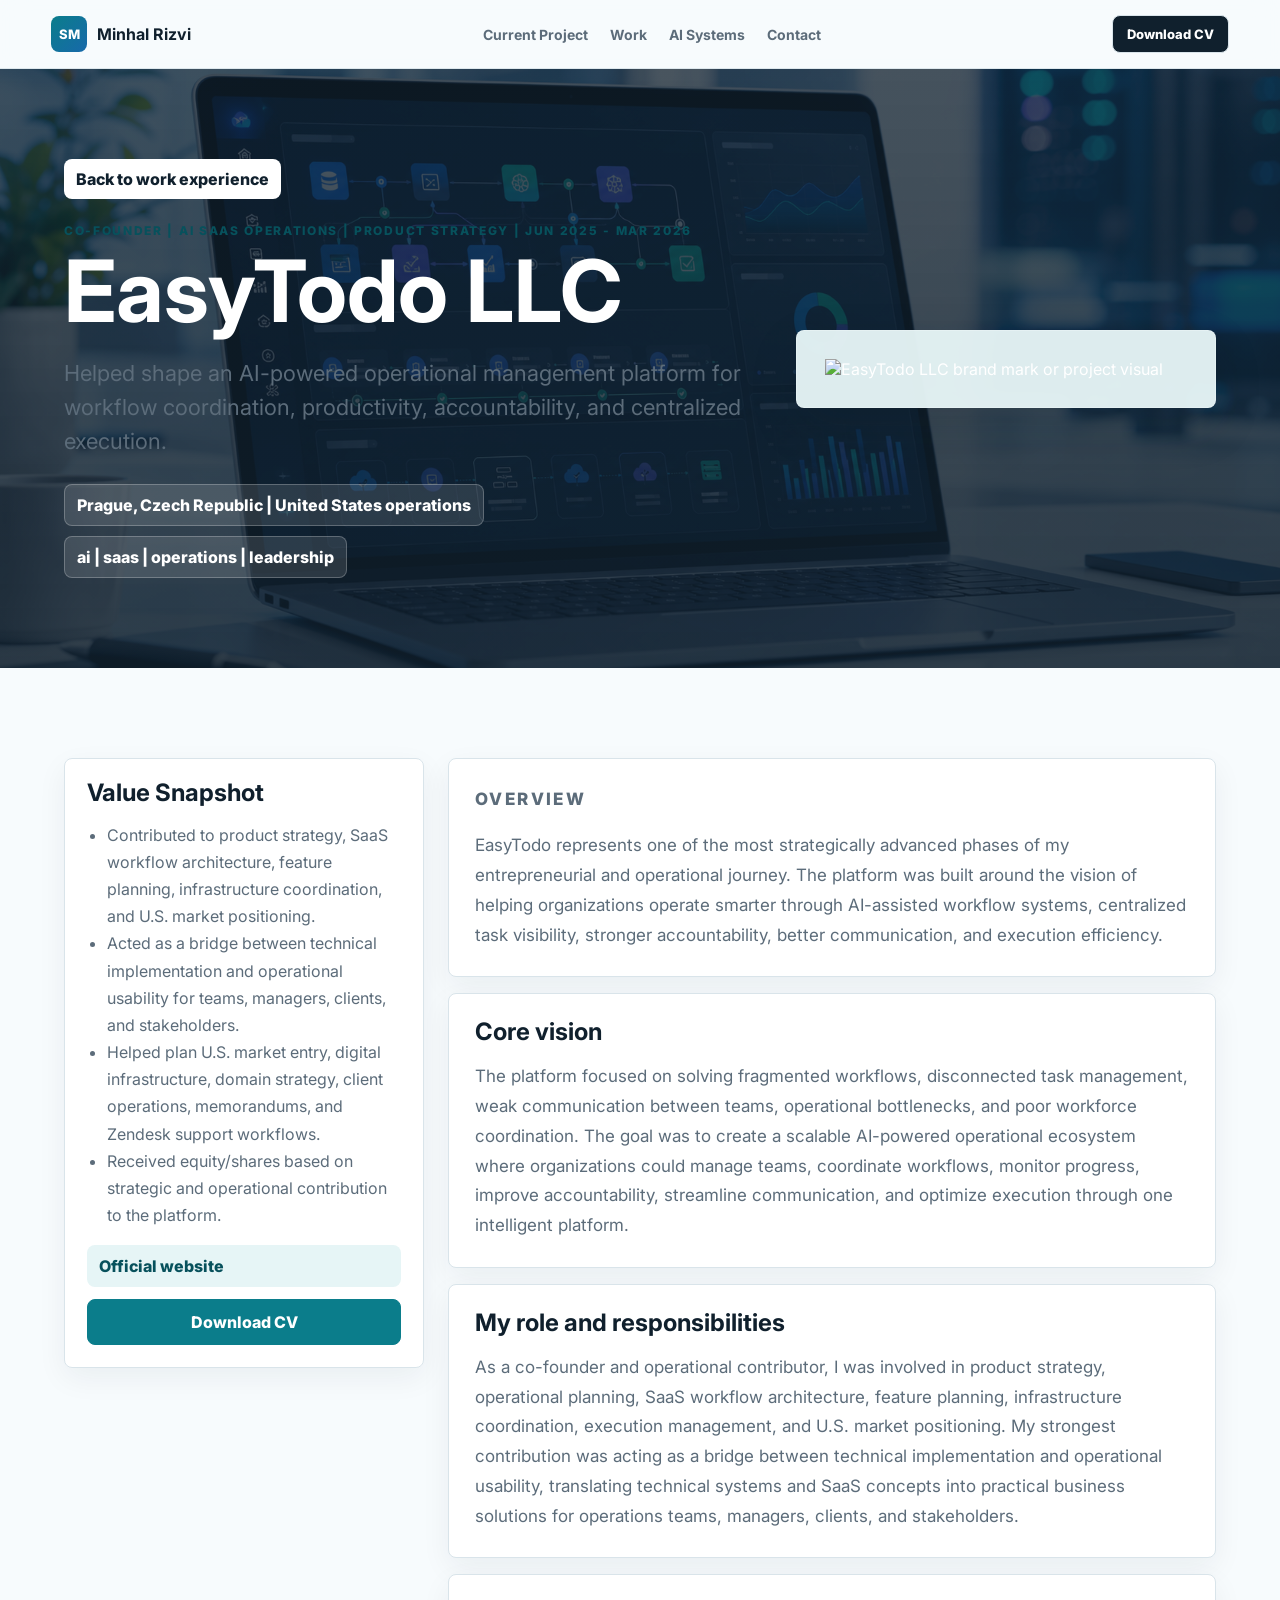
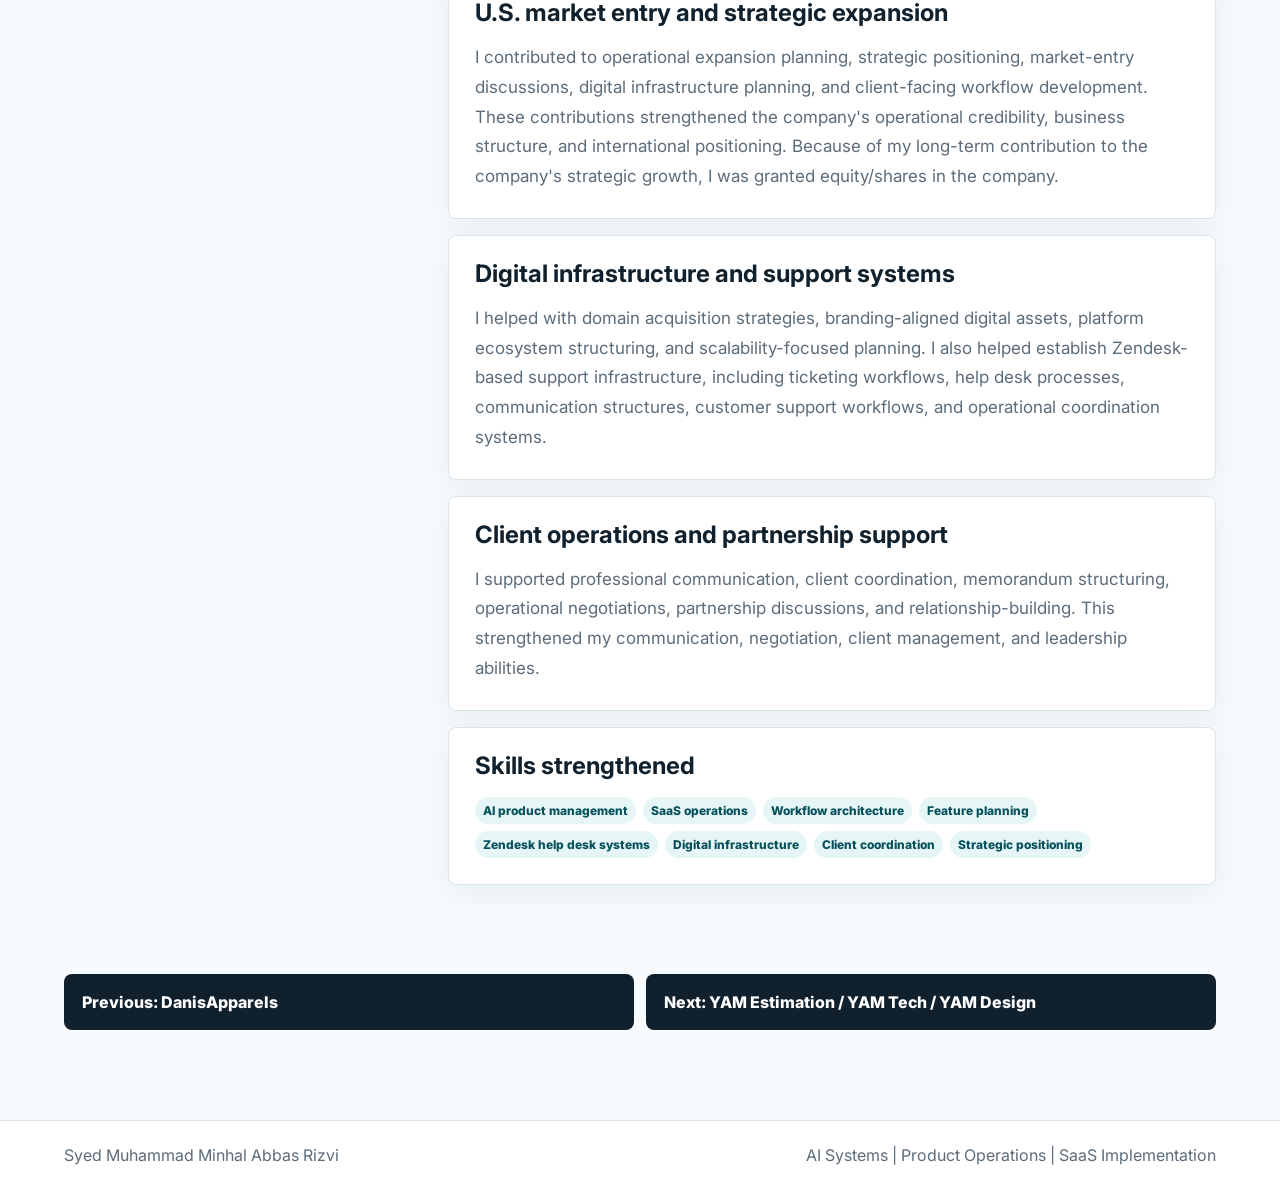
==== commit 15aff0e6: "Refresh portfolio and add Growth AI project" ====
--- a/experience.html
+++ b/experience.html
@@ -7,6 +7,13 @@
       name="description"
       content="Detailed portfolio experience page for Syed Muhammad Minhal Abbas Rizvi."
     />
+    <meta name="theme-color" content="#10202d" />
+    <meta property="og:type" content="article" />
+    <meta property="og:title" content="Portfolio Experience | Minhal Rizvi" />
+    <meta property="og:description" content="A detailed work, academic, community, or leadership experience from Minhal Rizvi's portfolio." />
+    <meta property="og:url" content="https://minhal-coding.github.io/my-portfolio/experience.html" />
+    <link rel="canonical" href="https://minhal-coding.github.io/my-portfolio/experience.html" />
+    <link rel="icon" type="image/png" href="./assets/mr-logo-cropped.png" />
     <title>Experience Detail | Syed Muhammad Minhal Abbas Rizvi</title>
     <link rel="preconnect" href="https://fonts.googleapis.com" />
     <link rel="preconnect" href="https://fonts.gstatic.com" crossorigin />
@@ -17,26 +24,34 @@
     <link rel="stylesheet" href="./styles.css" />
   </head>
   <body>
+    <a class="skip-link" href="#experienceDetail">Skip to experience content</a>
     <header class="site-header">
       <a class="brand" href="./index.html#top" aria-label="Go to home">
         <span>SM</span>
         <strong>Minhal Rizvi</strong>
       </a>
       <nav class="nav" aria-label="Main navigation">
+        <a href="./growth-ai-agent.html">Current Project</a>
         <a href="./index.html#work">Work</a>
         <a href="./index.html#ai">AI Systems</a>
-        <a href="./index.html#leadership">Leadership</a>
-        <a href="./index.html#proof">Proof</a>
         <a href="./index.html#contact">Contact</a>
       </nav>
-      <a class="header-cta" href="./assets/Syed-Minhal-Abbas-Rizvi-Portfolio.pdf" download>Download PDF</a>
+      <a class="header-cta shiny-button" href="./assets/Syed-Minhal-Abbas-Rizvi-CV.pdf" download>Download CV</a>
     </header>
 
-    <main id="experienceDetail"></main>
+    <main id="experienceDetail">
+      <noscript>
+        <section class="section">
+          <p class="eyebrow">Portfolio experience</p>
+          <h1>JavaScript is needed to load this detail page.</h1>
+          <p><a class="section-link" href="./index.html#work">Return to the work overview</a></p>
+        </section>
+      </noscript>
+    </main>
 
     <footer>
       <p>Syed Muhammad Minhal Abbas Rizvi</p>
-      <p>AI | Cloud | Operations | Product Strategy | Leadership</p>
+      <p>AI Systems | Product Operations | SaaS Implementation</p>
     </footer>
 
     <script src="./experiences.js"></script>
--- a/styles.css
+++ b/styles.css
@@ -19,6 +19,7 @@
 
 html {
   scroll-behavior: smooth;
+  scroll-padding-top: 84px;
 }
 
 body {
@@ -26,6 +27,44 @@
   font-family: Inter, system-ui, -apple-system, BlinkMacSystemFont, "Segoe UI", sans-serif;
   color: var(--ink);
   background: var(--paper);
+}
+
+[id] {
+  scroll-margin-top: 84px;
+}
+
+.skip-link {
+  position: fixed;
+  top: 10px;
+  left: 10px;
+  z-index: 100;
+  padding: 11px 14px;
+  color: white;
+  background: var(--ink);
+  border-radius: 8px;
+  font-weight: 800;
+  text-decoration: none;
+  transform: translateY(-160%);
+}
+
+.skip-link:focus {
+  transform: translateY(0);
+}
+
+.sr-only {
+  position: absolute;
+  width: 1px;
+  height: 1px;
+  padding: 0;
+  overflow: hidden;
+  clip: rect(0, 0, 0, 0);
+  white-space: nowrap;
+  border: 0;
+}
+
+:where(a, button):focus-visible {
+  outline: 3px solid #d99b16;
+  outline-offset: 3px;
 }
 
 a {
@@ -46,7 +85,7 @@
   justify-content: space-between;
   gap: 18px;
   min-height: 68px;
-  padding: 14px clamp(18px, 4vw, 54px);
+  padding: 14px max(clamp(18px, 4vw, 54px), calc((100vw - 1440px) / 2));
   background: rgba(247, 251, 253, 0.9);
   border-bottom: 1px solid rgba(217, 228, 234, 0.8);
   backdrop-filter: blur(14px);
@@ -86,6 +125,21 @@
   color: var(--muted);
   font-size: 14px;
   font-weight: 700;
+}
+
+.nav a {
+  display: inline-flex;
+  align-items: center;
+  min-height: 40px;
+  padding: 6px 2px;
+  white-space: nowrap;
+}
+
+.nav a[aria-current="page"] {
+  color: var(--teal-dark);
+  text-decoration: underline;
+  text-decoration-thickness: 2px;
+  text-underline-offset: 5px;
 }
 
 .nav a,
@@ -142,14 +196,20 @@
 
 .hero {
   display: grid;
-  grid-template-columns: minmax(0, 1fr) minmax(320px, 0.9fr);
-  gap: clamp(26px, 5vw, 64px);
-  align-items: center;
-  min-height: calc(100vh - 66px);
-  padding: clamp(34px, 6vw, 78px) clamp(18px, 5vw, 70px);
+  grid-template-columns: repeat(2, minmax(0, 1fr));
+  gap: clamp(24px, 4vw, 48px);
+  align-items: stretch;
+  min-height: auto;
+  padding: clamp(34px, 6vw, 78px) max(clamp(18px, 5vw, 70px), calc((100vw - 1440px) / 2));
   background:
     radial-gradient(circle at 10% 10%, rgba(11, 125, 139, 0.14), transparent 28%),
     linear-gradient(180deg, #ffffff, #eef7fb);
+}
+
+.hero-copy {
+  display: flex;
+  flex-direction: column;
+  justify-content: center;
 }
 
 .eyebrow {
@@ -163,7 +223,10 @@
 
 h1,
 h2,
-h3,
+h3 {
+  overflow-wrap: break-word;
+}
+
 p {
   overflow-wrap: anywhere;
 }
@@ -174,6 +237,19 @@
   font-size: clamp(42px, 7vw, 86px);
   line-height: 0.96;
   letter-spacing: 0;
+}
+
+.hero-name {
+  max-width: 720px;
+  color: var(--ink);
+  font-size: clamp(46px, 6vw, 76px);
+  font-weight: 800;
+  letter-spacing: -0.035em;
+  line-height: 1;
+}
+
+.hero-name span {
+  color: var(--teal);
 }
 
 h2 {
@@ -226,15 +302,17 @@
 
 .quick-stats {
   display: grid;
+  grid-column: 1 / -1;
   grid-template-columns: repeat(4, minmax(0, 1fr));
   gap: 12px;
-  margin: 34px 0 0;
+  margin: 0;
 }
 
 .quick-stats div,
 .proof-grid article,
 .academic-grid article,
 .community-grid article,
+.conference-grid article,
 .capability-grid article,
 .timeline article,
 .case-card {
@@ -286,12 +364,16 @@
 
 .hero-media {
   position: relative;
+  min-width: 0;
+  min-height: 0;
 }
 
 .hero-media img {
+  position: absolute;
+  inset: 0;
   display: block;
   width: 100%;
-  aspect-ratio: 16 / 11;
+  height: 100%;
   object-fit: cover;
   border: 1px solid rgba(255, 255, 255, 0.75);
   border-radius: 8px;
@@ -299,23 +381,10 @@
 }
 
 .hero-media .hero-portrait {
-  aspect-ratio: 4 / 3;
-  object-position: 50% 18%;
-}
-
-.media-note {
-  position: absolute;
-  right: 18px;
-  bottom: 18px;
-  max-width: 290px;
-  padding: 16px;
-  color: white;
-  background: rgba(16, 32, 45, 0.86);
-  border-radius: 8px;
-  backdrop-filter: blur(8px);
-}
-
-.media-note span,
+  aspect-ratio: auto;
+  object-position: 50% 22%;
+}
+
 .case-card .meta,
 .timeline span,
 .capability-grid span {
@@ -328,20 +397,21 @@
   text-transform: uppercase;
 }
 
-.media-note span {
-  color: #93e4e9;
-}
-
 .section {
-  padding: clamp(52px, 7vw, 92px) clamp(18px, 5vw, 70px);
+  padding: clamp(52px, 7vw, 92px) max(clamp(18px, 5vw, 70px), calc((100vw - 1440px) / 2));
 }
 
 .intro {
   display: grid;
-  grid-template-columns: 0.82fr 1fr;
-  gap: 36px;
+  grid-template-columns: minmax(0, 0.92fr) minmax(0, 1fr);
+  gap: clamp(28px, 5vw, 72px);
   align-items: start;
+  padding-block: clamp(40px, 5vw, 68px);
   background: white;
+}
+
+.intro .section-heading {
+  margin-bottom: 0;
 }
 
 .intro-profile p,
@@ -358,12 +428,13 @@
 }
 
 .intro-profile {
-  max-width: 680px;
+  max-width: 720px;
+  padding-top: 28px;
 }
 
 .intro-profile p {
   margin: 0;
-  font-size: 18px;
+  font-size: clamp(16px, 1.4vw, 18px);
 }
 
 .section-heading {
@@ -416,6 +487,17 @@
   grid-template-columns: repeat(3, minmax(0, 1fr));
   align-items: stretch;
   gap: 18px;
+}
+
+.academic-grid,
+.capability-grid,
+.proof-grid {
+  grid-template-columns: repeat(4, minmax(0, 1fr));
+}
+
+.community-grid {
+  grid-template-columns: minmax(0, 1fr);
+  max-width: 720px;
 }
 
 .case-card {
@@ -717,6 +799,10 @@
   width: calc(100% + 44px);
 }
 
+.community-grid .case-image {
+  width: 100%;
+}
+
 .community-grid .case-visual {
   height: 170px;
   margin: -22px -22px 20px;
@@ -812,10 +898,33 @@
   font: inherit;
 }
 
+.contact-socials {
+  display: grid;
+  grid-template-columns: repeat(2, minmax(0, 1fr));
+  gap: 10px;
+}
+
+.contact-socials .contact-social-link {
+  display: flex;
+  min-height: 46px;
+  align-items: center;
+  justify-content: space-between;
+  gap: 12px;
+  color: var(--teal-dark);
+  background: white;
+  border: 1px solid var(--line);
+  font-weight: 850;
+}
+
+.contact-socials .contact-social-link span {
+  padding: 0;
+  background: transparent;
+}
+
 #copyStatus {
   min-height: 20px;
   margin: 0;
-  color: var(--green);
+  color: var(--teal-dark);
   font-size: 13px;
   font-weight: 800;
 }
@@ -847,6 +956,14 @@
     url("./assets/ai-operations-hero.png") center / cover;
 }
 
+.detail-hero-no-media {
+  grid-template-columns: minmax(0, 1fr);
+}
+
+.detail-hero-no-media > div {
+  max-width: 1100px;
+}
+
 .detail-hero h1 {
   max-width: 1100px;
 }
@@ -988,8 +1105,32 @@
   text-decoration: none;
 }
 
-@media (max-width: 1020px) {
-  .hero,
+@media (max-width: 1180px) {
+  html {
+    scroll-padding-top: 138px;
+  }
+
+  [id] {
+    scroll-margin-top: 138px;
+  }
+
+  .site-header {
+    flex-wrap: wrap;
+  }
+
+  .nav {
+    order: 3;
+    width: 100%;
+    overflow-x: auto;
+    padding-bottom: 2px;
+  }
+
+  .detail-sidebar {
+    position: static;
+  }
+}
+
+@media (max-width: 1100px) {
   .intro,
   .contact,
   .detail-hero,
@@ -997,8 +1138,13 @@
     grid-template-columns: 1fr;
   }
 
-  .detail-sidebar {
-    position: static;
+  .intro {
+    gap: 18px;
+  }
+
+  .intro-profile {
+    max-width: 800px;
+    padding-top: 0;
   }
 
   .case-grid,
@@ -1011,32 +1157,79 @@
     grid-template-columns: repeat(2, minmax(0, 1fr));
   }
 
+  .community-grid {
+    grid-template-columns: 1fr;
+  }
+
+  .quick-stats {
+    grid-template-columns: repeat(2, minmax(0, 1fr));
+  }
+
   .timeline article {
     grid-template-columns: 1fr;
   }
 }
 
+@media (max-width: 900px) {
+  .hero {
+    grid-template-columns: 1fr;
+    gap: 28px;
+    min-height: auto;
+  }
+
+  .hero-media {
+    width: min(100%, 560px);
+    justify-self: center;
+  }
+
+  .hero-media img,
+  .hero-media .hero-portrait {
+    position: static;
+    height: auto;
+    aspect-ratio: 4 / 3;
+    object-fit: cover;
+    object-position: 50% 20%;
+  }
+}
+
 @media (max-width: 760px) {
+  html {
+    scroll-padding-top: 24px;
+  }
+
+  [id] {
+    scroll-margin-top: 24px;
+  }
+
+  #top {
+    scroll-margin-top: 240px;
+  }
+
   .site-header {
+    position: static;
     align-items: flex-start;
     flex-direction: column;
   }
 
   .nav {
+    display: grid;
+    grid-template-columns: repeat(3, max-content);
     width: 100%;
-    overflow-x: auto;
-    padding-bottom: 3px;
+    justify-content: space-between;
+    gap: 2px 10px;
+    overflow-x: visible;
+    padding-bottom: 0;
+    font-size: 12px;
   }
 
   .header-cta {
     display: none;
   }
 
-  .hero {
-    min-height: auto;
-  }
-
-  .quick-stats,
+  .hero-media {
+    width: min(100%, 500px);
+  }
+
   .case-grid,
   .proof-grid,
   .academic-grid,
@@ -1052,13 +1245,79 @@
     max-width: 280px;
   }
 
-  .media-note {
-    position: static;
-    max-width: none;
-    margin-top: 12px;
-  }
-
   .detail-nav {
     flex-direction: column;
   }
-}
+
+  .contact-socials {
+    grid-template-columns: 1fr;
+  }
+}
+
+@media (max-width: 700px) {
+  h1 {
+    font-size: clamp(38px, 11vw, 52px);
+  }
+
+  h2 {
+    font-size: clamp(28px, 8vw, 40px);
+  }
+
+  .hero-name {
+    font-size: clamp(40px, 12vw, 54px);
+  }
+}
+
+@media (orientation: landscape) and (max-height: 520px) and (max-width: 950px) {
+  html {
+    scroll-padding-top: 24px;
+  }
+
+  [id] {
+    scroll-margin-top: 24px;
+  }
+
+  #top {
+    scroll-margin-top: 160px;
+  }
+
+  .site-header {
+    position: static;
+    flex-direction: row;
+    flex-wrap: wrap;
+    align-items: center;
+    gap: 6px 14px;
+    padding-block: 8px;
+  }
+
+  .header-cta {
+    display: none;
+  }
+
+  .nav {
+    display: flex;
+    flex-wrap: nowrap;
+    gap: 14px;
+    padding-bottom: 0;
+  }
+
+  .hero,
+  .section {
+    padding-block: 32px;
+  }
+}
+
+@media (prefers-reduced-motion: reduce) {
+  html {
+    scroll-behavior: auto;
+  }
+
+  .shiny-button::after,
+  .sparkle-field {
+    animation: none;
+  }
+
+  .glow-card::before {
+    transition: none;
+  }
+}
